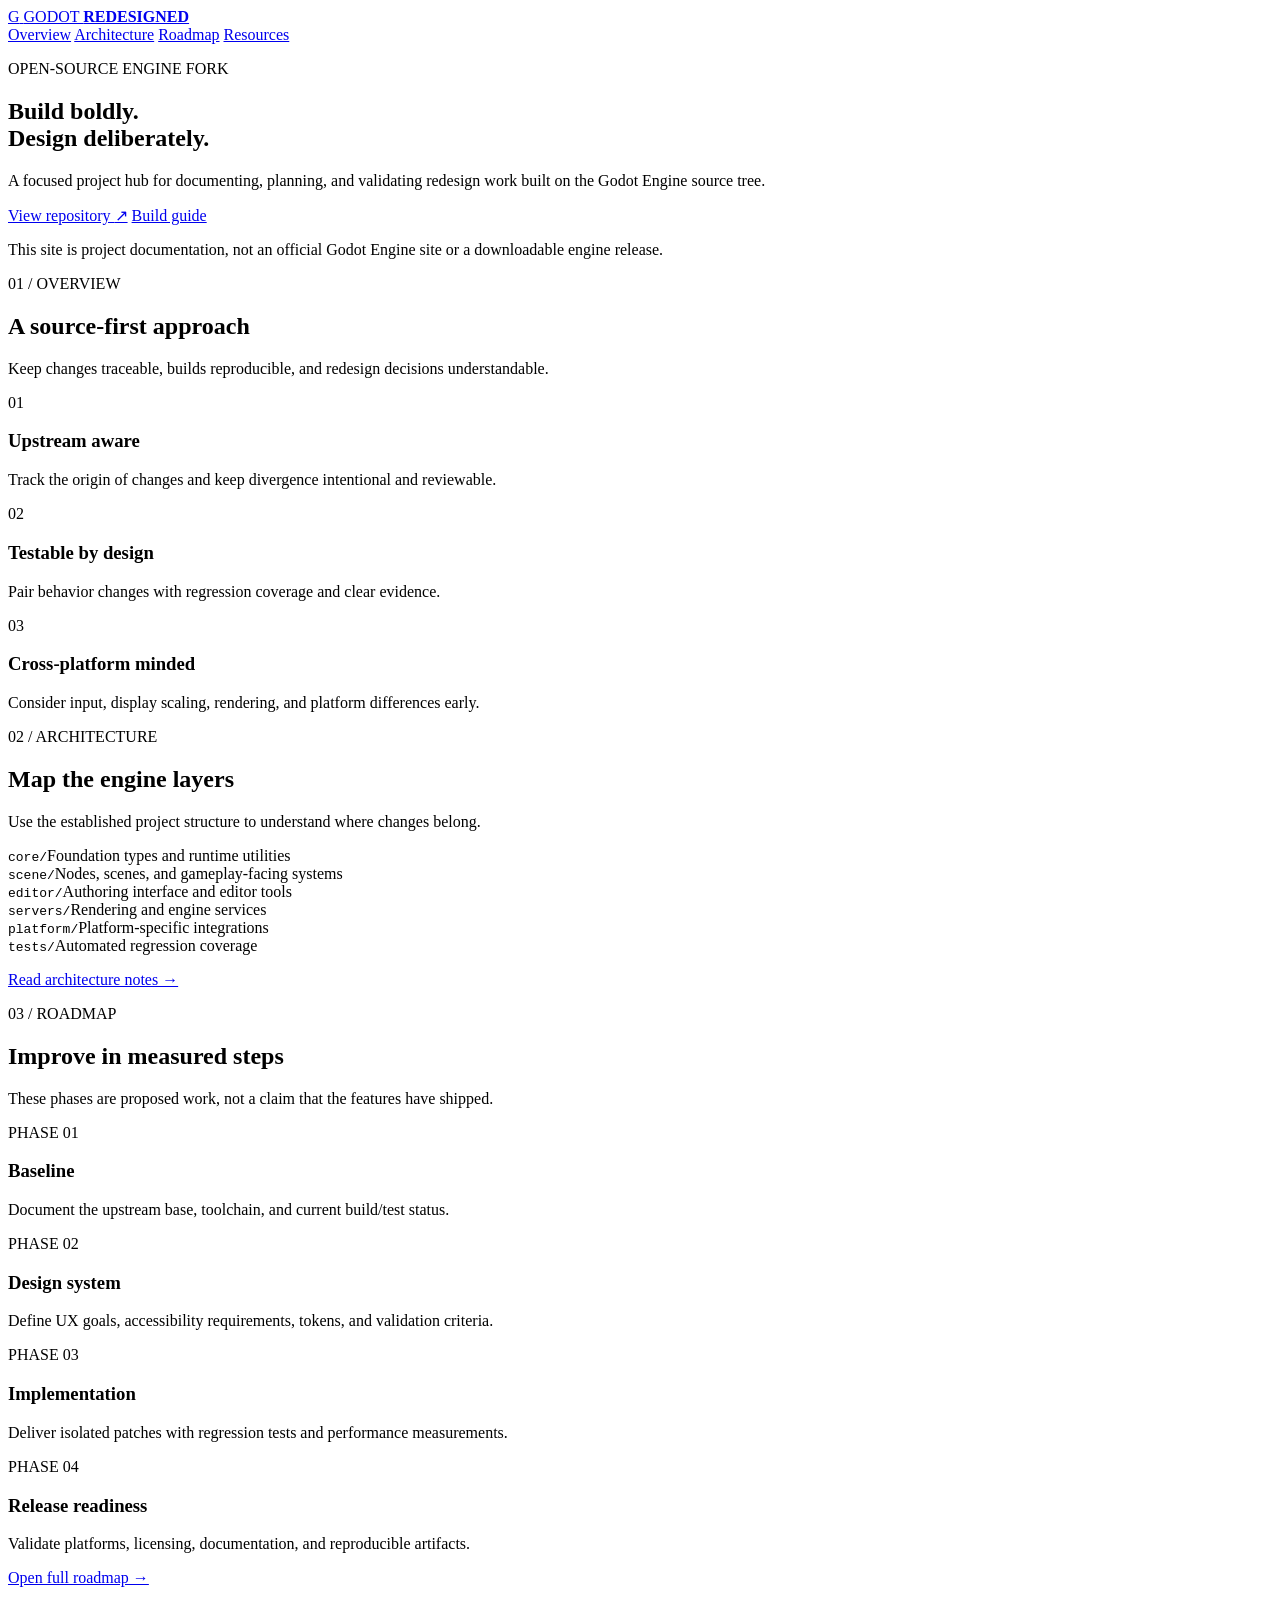
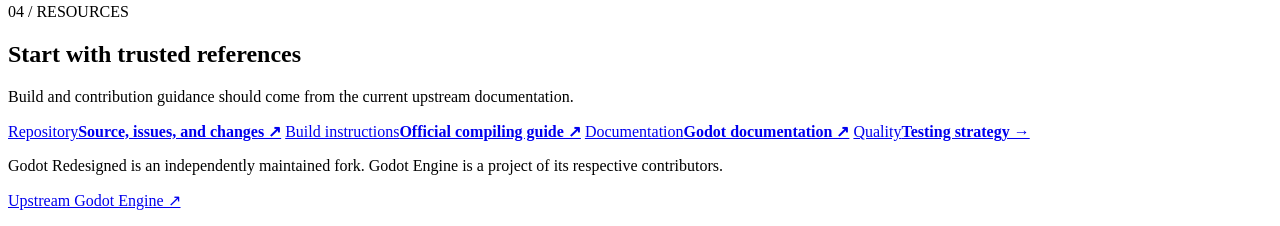
==== docs/index.html @ e1edf556 "docs: add docs/index.html" ====
<!doctype html>
<html lang="en">
<head>
  <meta charset="utf-8">
  <meta name="viewport" content="width=device-width, initial-scale=1">
  <meta name="theme-color" content="#101821">
  <meta name="description" content="Project overview, development resources, and roadmap for the Godot Redesigned engine fork.">
  <title>Godot Redesigned — Project Hub</title>
  <link rel="stylesheet" href="style.css">
</head>
<body>
  <header class="site-header">
    <a class="brand" href="#top" aria-label="Godot Redesigned home">
      <span class="brand-mark" aria-hidden="true">G</span>
      <span>GODOT <strong>REDESIGNED</strong></span>
    </a>
    <nav aria-label="Main navigation">
      <a href="#overview">Overview</a>
      <a href="#architecture">Architecture</a>
      <a href="#roadmap">Roadmap</a>
      <a href="#resources">Resources</a>
    </nav>
  </header>

  <main id="top">
    <section class="hero">
      <p class="eyebrow">OPEN-SOURCE ENGINE FORK</p>
      <h1>Build boldly.<br><span>Design deliberately.</span></h1>
      <p class="hero-copy">A focused project hub for documenting, planning, and validating redesign work built on the Godot Engine source tree.</p>
      <div class="hero-actions">
        <a class="button primary" href="https://github.com/ArkansasIo/godot-redesigned-">View repository <span aria-hidden="true">↗</span></a>
        <a class="button secondary" href="https://docs.godotengine.org/en/latest/engine_details/development/compiling/">Build guide</a>
      </div>
      <p class="notice">This site is project documentation, not an official Godot Engine site or a downloadable engine release.</p>
    </section>

    <section id="overview" class="section">
      <div class="section-heading">
        <p class="eyebrow">01 / OVERVIEW</p>
        <h2>A source-first approach</h2>
        <p>Keep changes traceable, builds reproducible, and redesign decisions understandable.</p>
      </div>
      <div class="card-grid">
        <article class="info-card"><span class="number">01</span><h3>Upstream aware</h3><p>Track the origin of changes and keep divergence intentional and reviewable.</p></article>
        <article class="info-card"><span class="number">02</span><h3>Testable by design</h3><p>Pair behavior changes with regression coverage and clear evidence.</p></article>
        <article class="info-card"><span class="number">03</span><h3>Cross-platform minded</h3><p>Consider input, display scaling, rendering, and platform differences early.</p></article>
      </div>
    </section>

    <section id="architecture" class="section architecture">
      <div class="section-heading">
        <p class="eyebrow">02 / ARCHITECTURE</p>
        <h2>Map the engine layers</h2>
        <p>Use the established project structure to understand where changes belong.</p>
      </div>
      <div class="architecture-list">
        <div><code>core/</code><span>Foundation types and runtime utilities</span></div>
        <div><code>scene/</code><span>Nodes, scenes, and gameplay-facing systems</span></div>
        <div><code>editor/</code><span>Authoring interface and editor tools</span></div>
        <div><code>servers/</code><span>Rendering and engine services</span></div>
        <div><code>platform/</code><span>Platform-specific integrations</span></div>
        <div><code>tests/</code><span>Automated regression coverage</span></div>
      </div>
      <p class="text-link"><a href="../project_docs/ARCHITECTURE.md">Read architecture notes →</a></p>
    </section>

    <section id="roadmap" class="section">
      <div class="section-heading">
        <p class="eyebrow">03 / ROADMAP</p>
        <h2>Improve in measured steps</h2>
        <p>These phases are proposed work, not a claim that the features have shipped.</p>
      </div>
      <div class="timeline">
        <article><span>PHASE 01</span><h3>Baseline</h3><p>Document the upstream base, toolchain, and current build/test status.</p></article>
        <article><span>PHASE 02</span><h3>Design system</h3><p>Define UX goals, accessibility requirements, tokens, and validation criteria.</p></article>
        <article><span>PHASE 03</span><h3>Implementation</h3><p>Deliver isolated patches with regression tests and performance measurements.</p></article>
        <article><span>PHASE 04</span><h3>Release readiness</h3><p>Validate platforms, licensing, documentation, and reproducible artifacts.</p></article>
      </div>
      <p class="text-link"><a href="../project_docs/ROADMAP.md">Open full roadmap →</a></p>
    </section>

    <section id="resources" class="section resources">
      <div class="section-heading">
        <p class="eyebrow">04 / RESOURCES</p>
        <h2>Start with trusted references</h2>
        <p>Build and contribution guidance should come from the current upstream documentation.</p>
      </div>
      <div class="resource-links">
        <a href="https://github.com/ArkansasIo/godot-redesigned-"><span>Repository</span><strong>Source, issues, and changes ↗</strong></a>
        <a href="https://docs.godotengine.org/en/latest/engine_details/development/compiling/"><span>Build instructions</span><strong>Official compiling guide ↗</strong></a>
        <a href="https://docs.godotengine.org/"><span>Documentation</span><strong>Godot documentation ↗</strong></a>
        <a href="../project_docs/TESTING.md"><span>Quality</span><strong>Testing strategy →</strong></a>
      </div>
    </section>
  </main>

  <footer>
    <p>Godot Redesigned is an independently maintained fork. Godot Engine is a project of its respective contributors.</p>
    <p><a href="https://github.com/godotengine/godot">Upstream Godot Engine ↗</a></p>
  </footer>
</body>
</html>
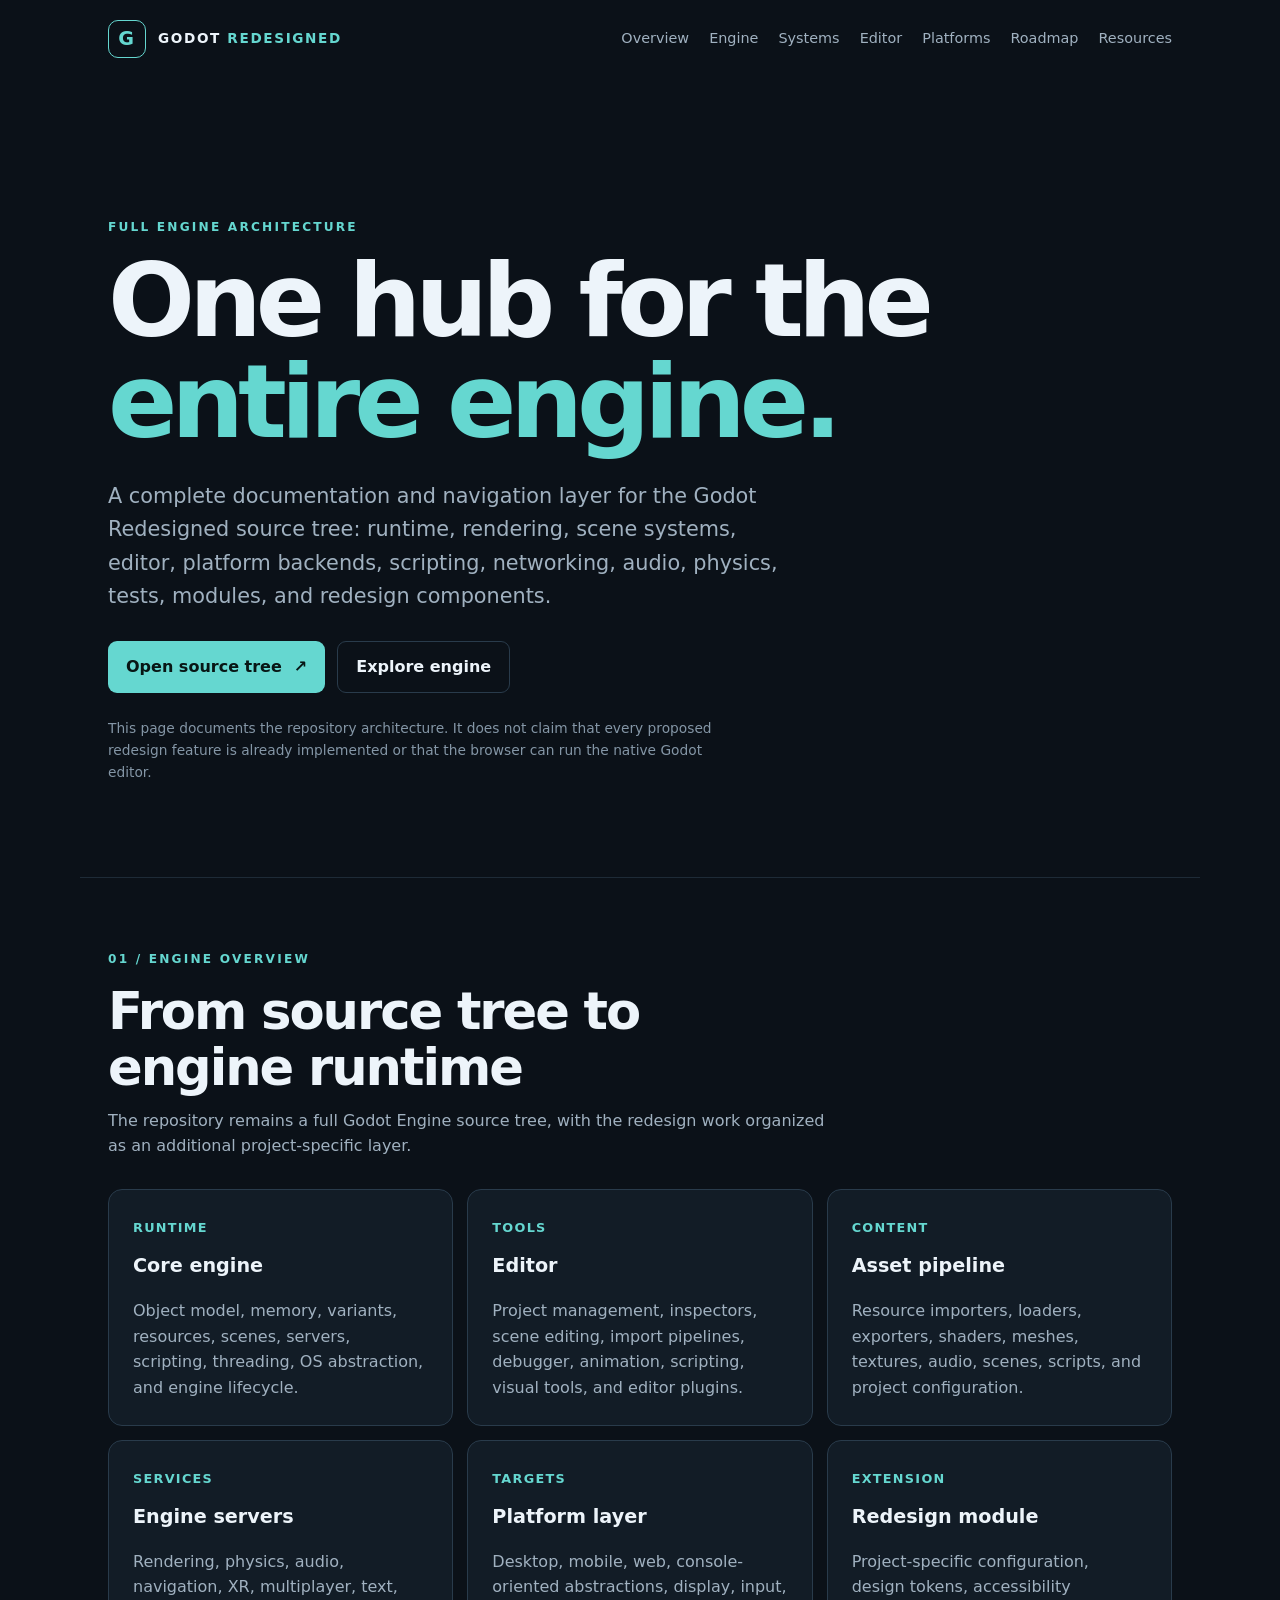
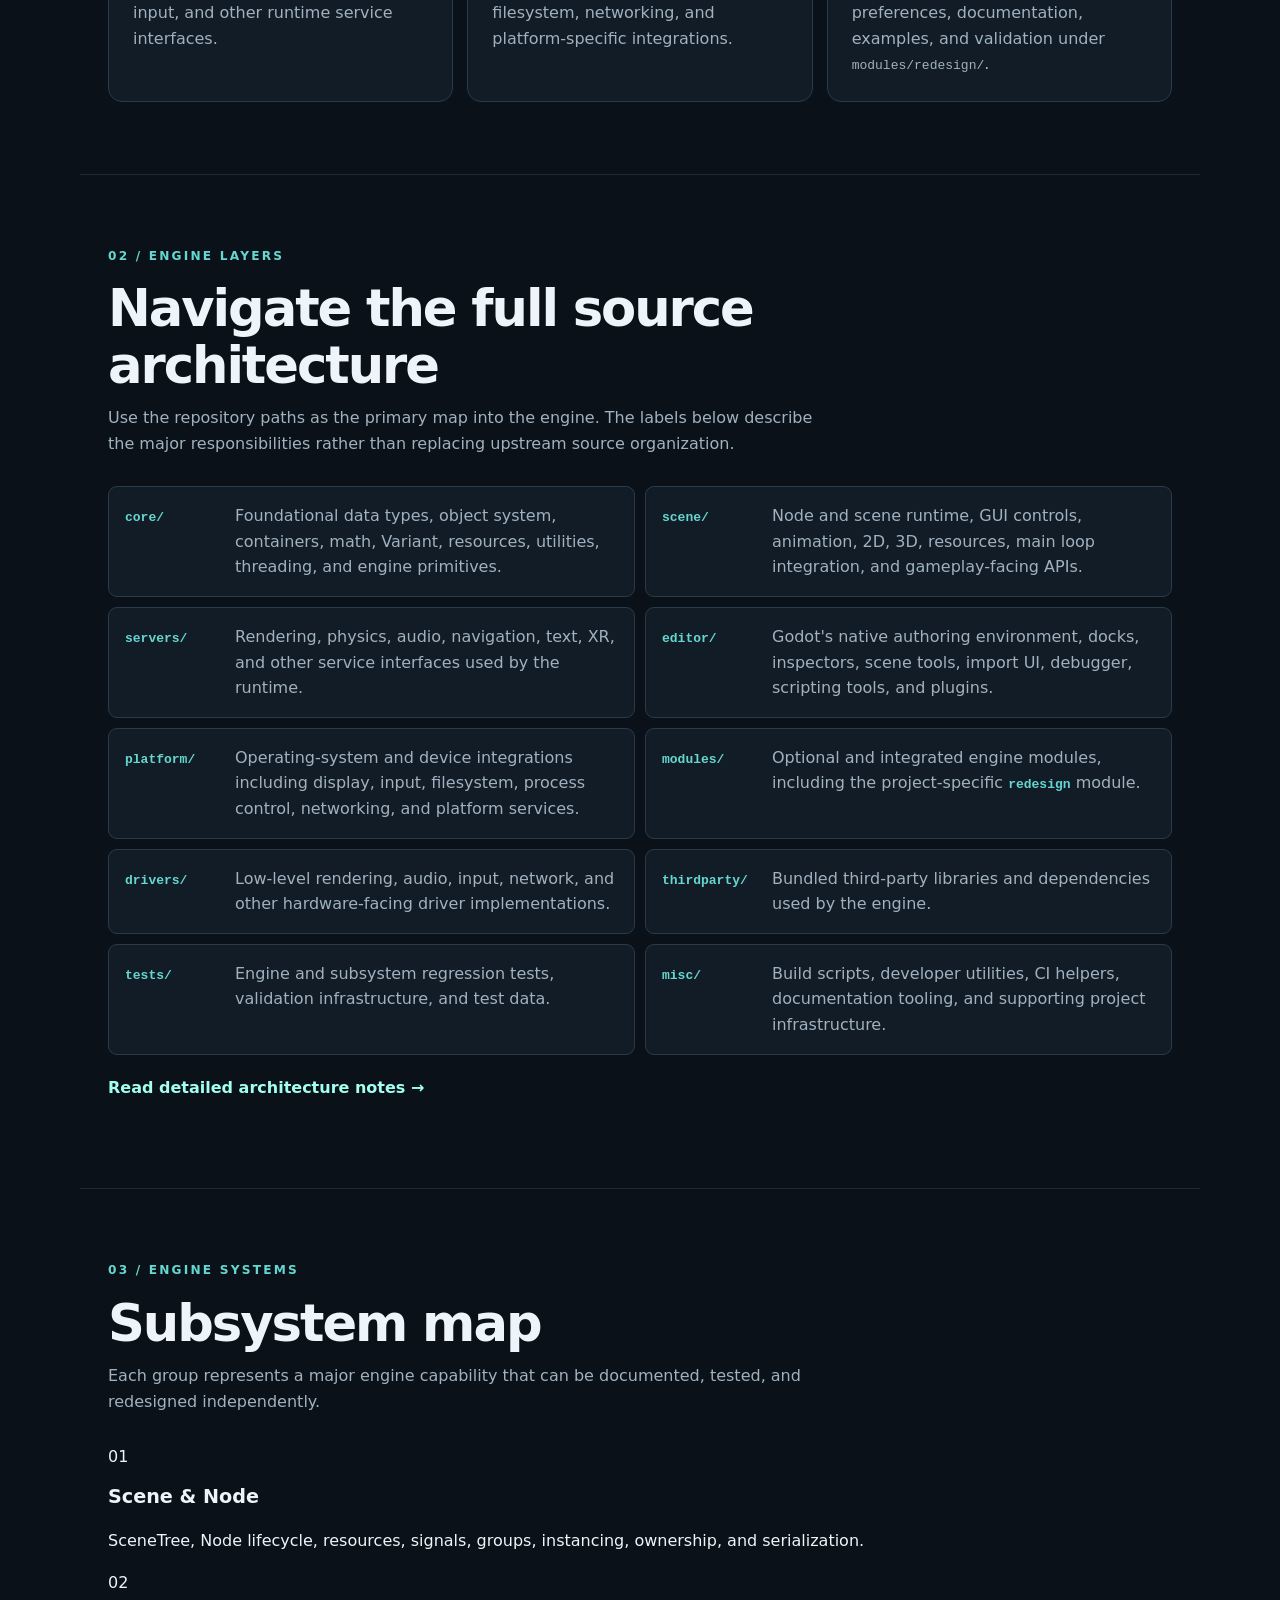
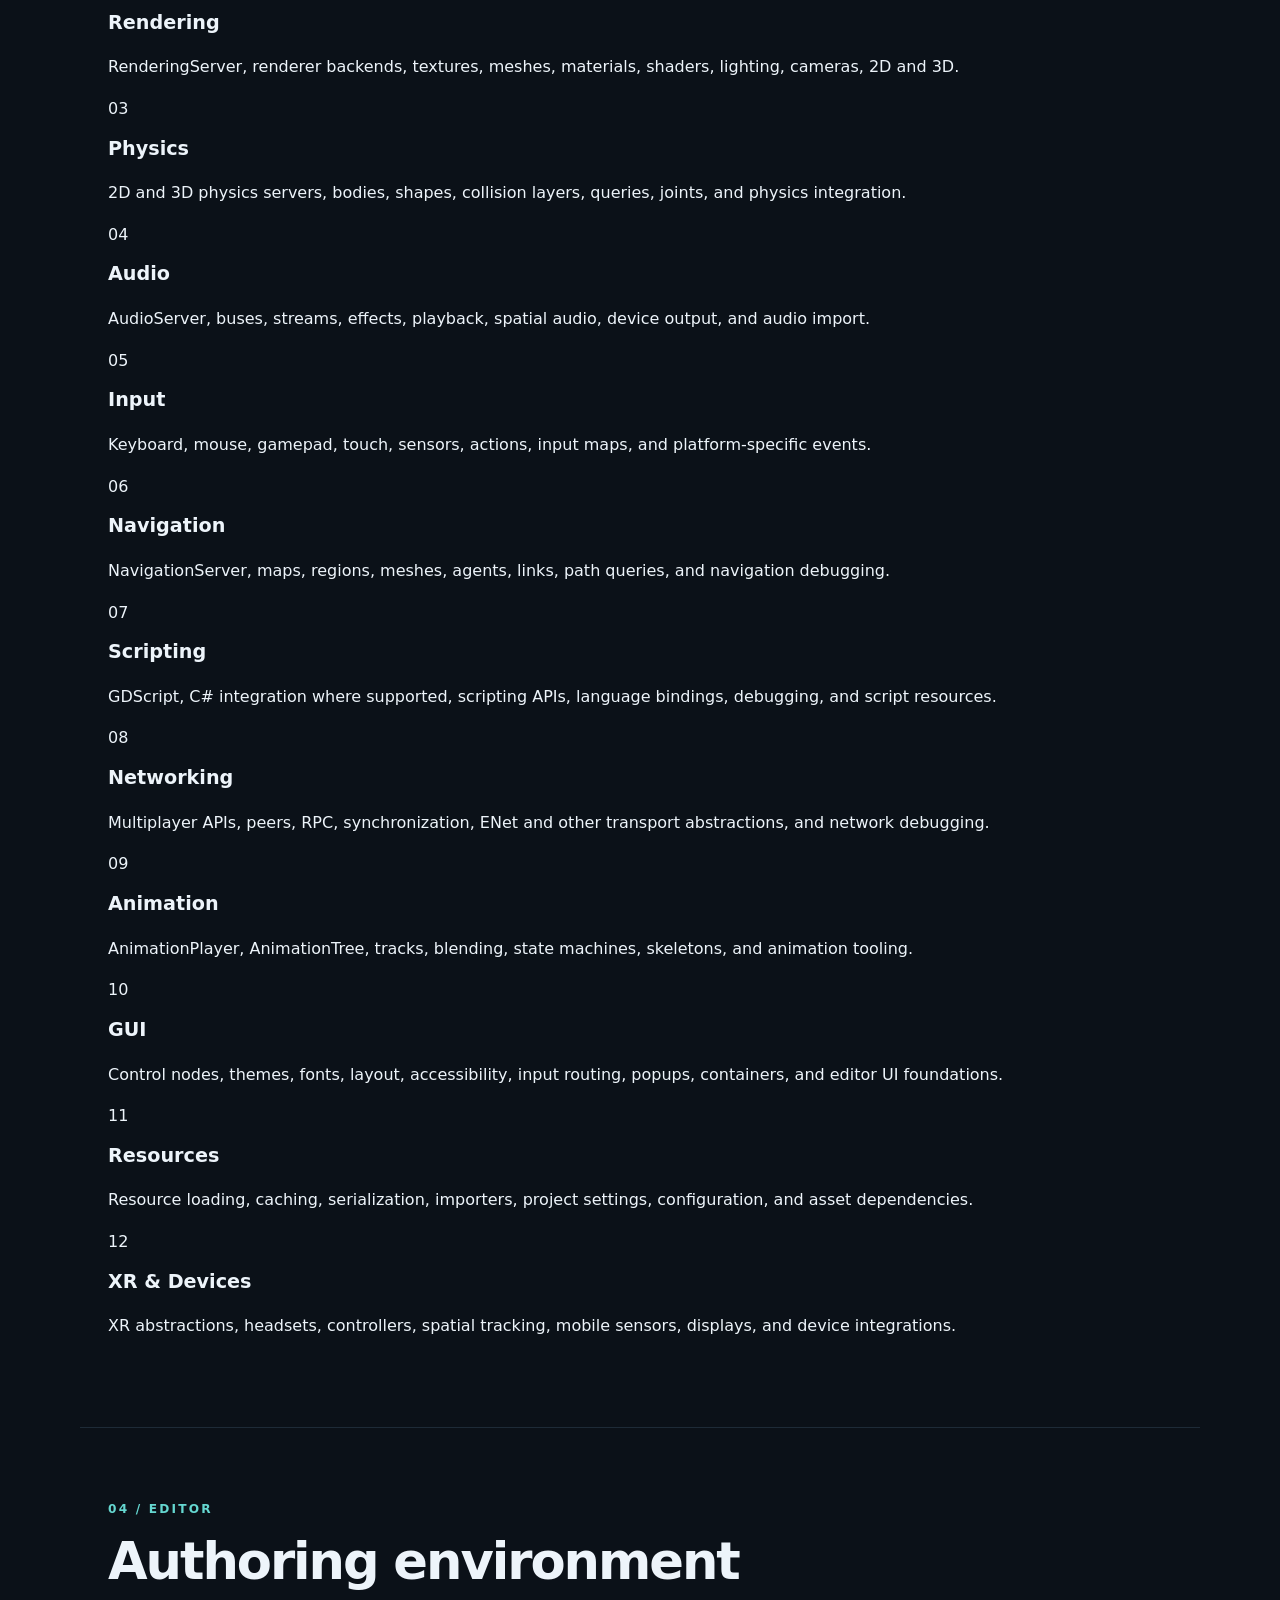
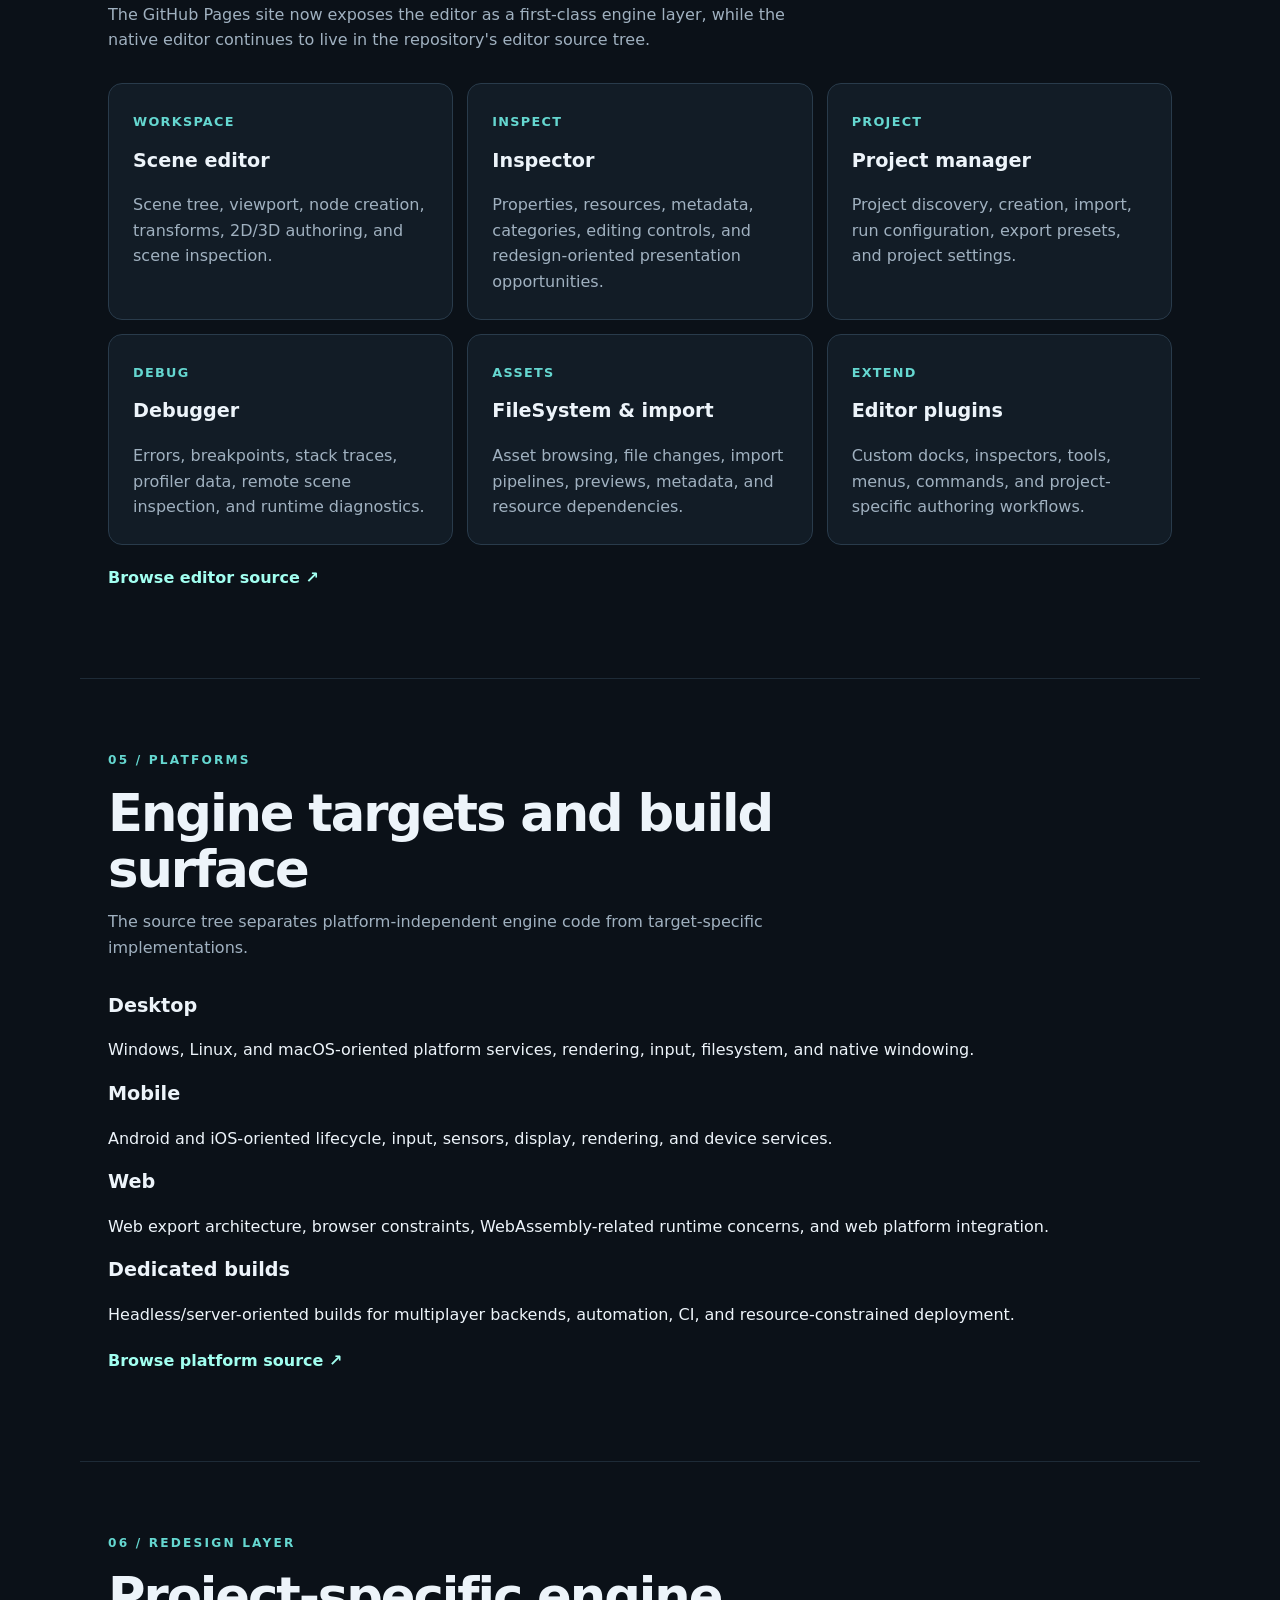
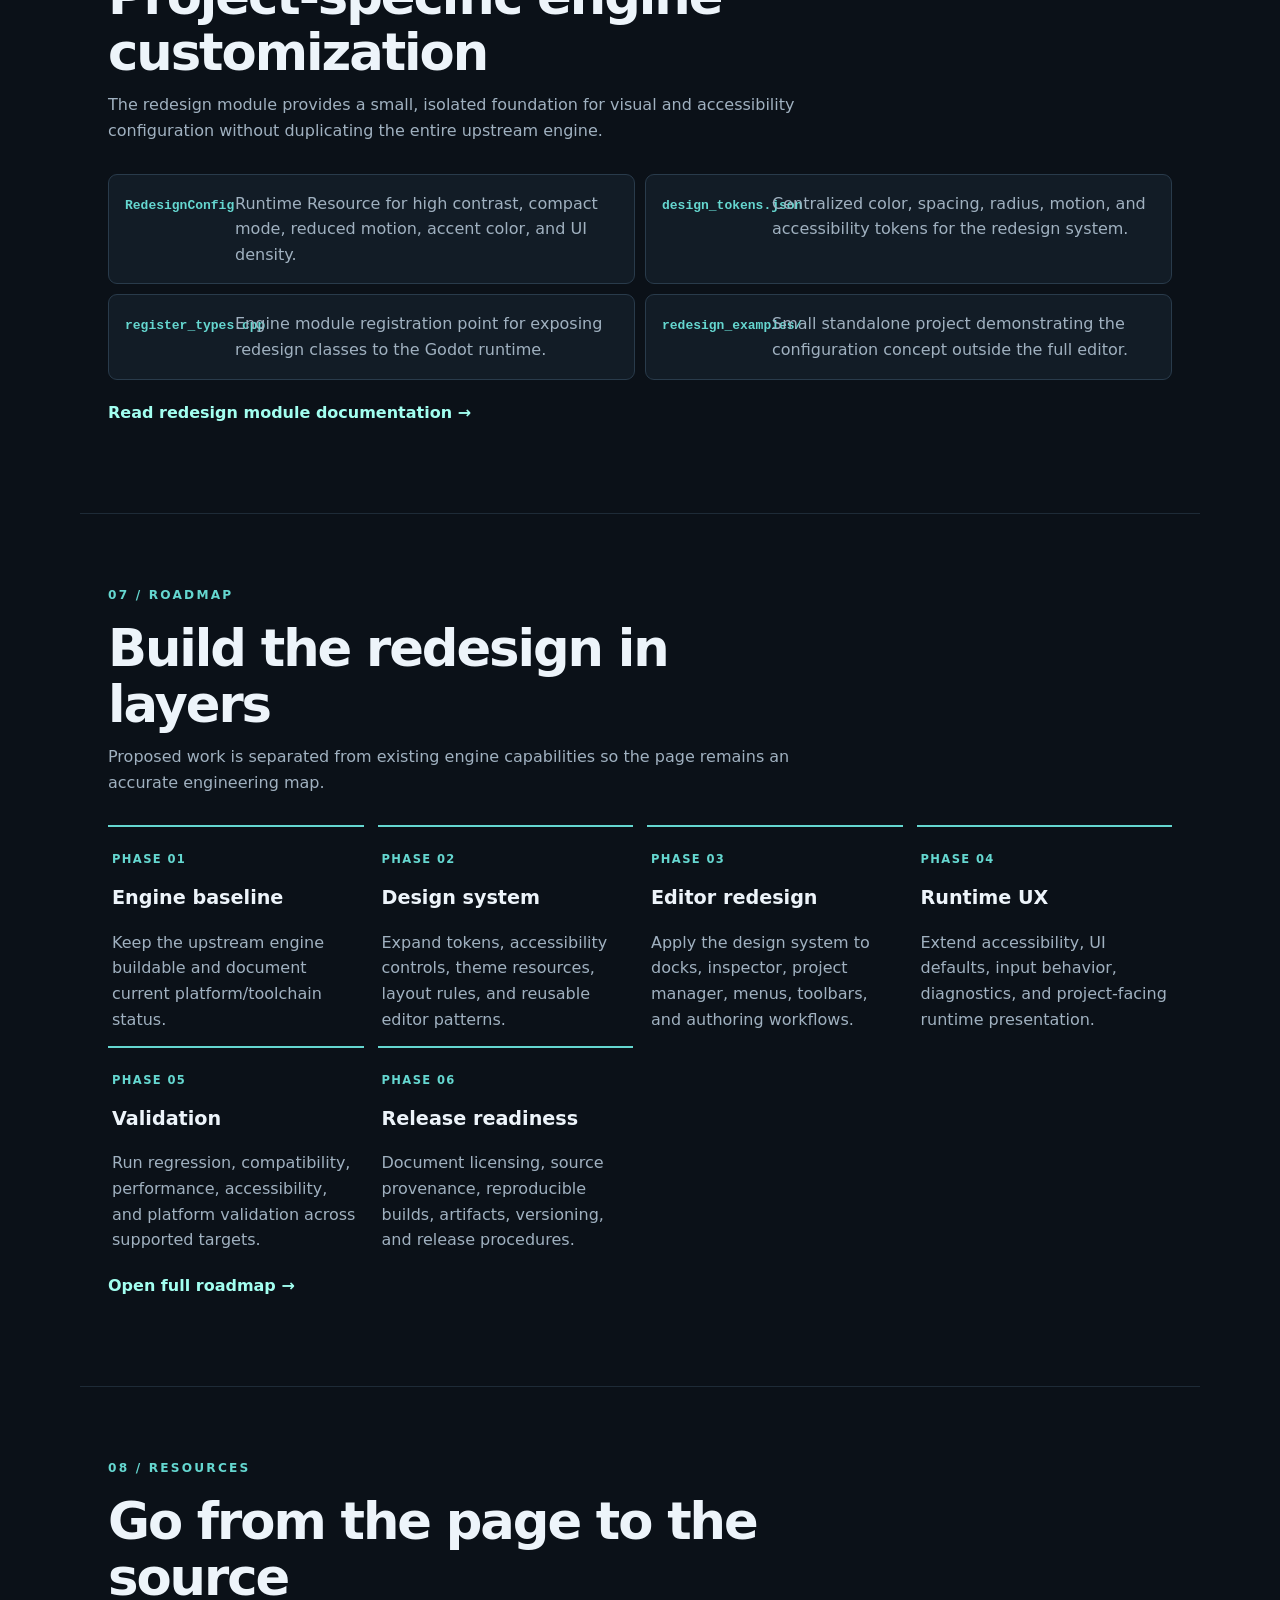
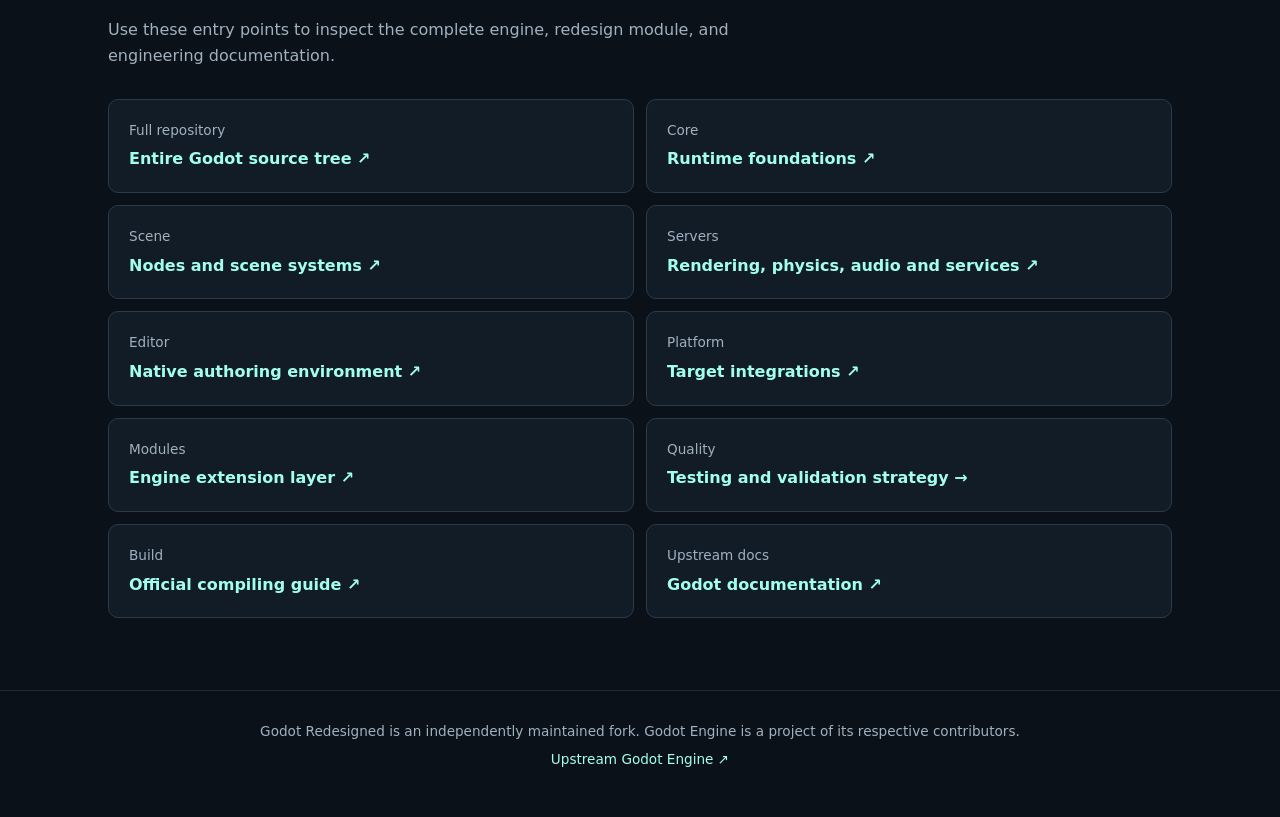
==== commit 362d4f10: "Expand GitHub Pages with full engine architecture" ====
--- a/docs/index.html
+++ b/docs/index.html
@@ -4,8 +4,8 @@
   <meta charset="utf-8">
   <meta name="viewport" content="width=device-width, initial-scale=1">
   <meta name="theme-color" content="#101821">
-  <meta name="description" content="Project overview, development resources, and roadmap for the Godot Redesigned engine fork.">
-  <title>Godot Redesigned — Project Hub</title>
+  <meta name="description" content="Godot Redesigned full engine architecture, systems, tools, documentation, and development hub.">
+  <title>Godot Redesigned — Full Engine Hub</title>
   <link rel="stylesheet" href="style.css">
 </head>
 <body>
@@ -16,7 +16,10 @@
     </a>
     <nav aria-label="Main navigation">
       <a href="#overview">Overview</a>
-      <a href="#architecture">Architecture</a>
+      <a href="#engine">Engine</a>
+      <a href="#systems">Systems</a>
+      <a href="#editor">Editor</a>
+      <a href="#platforms">Platforms</a>
       <a href="#roadmap">Roadmap</a>
       <a href="#resources">Resources</a>
     </nav>
@@ -24,72 +27,156 @@
 
   <main id="top">
     <section class="hero">
-      <p class="eyebrow">OPEN-SOURCE ENGINE FORK</p>
-      <h1>Build boldly.<br><span>Design deliberately.</span></h1>
-      <p class="hero-copy">A focused project hub for documenting, planning, and validating redesign work built on the Godot Engine source tree.</p>
+      <p class="eyebrow">FULL ENGINE ARCHITECTURE</p>
+      <h1>One hub for the<br><span>entire engine.</span></h1>
+      <p class="hero-copy">A complete documentation and navigation layer for the Godot Redesigned source tree: runtime, rendering, scene systems, editor, platform backends, scripting, networking, audio, physics, tests, modules, and redesign components.</p>
       <div class="hero-actions">
-        <a class="button primary" href="https://github.com/ArkansasIo/godot-redesigned-">View repository <span aria-hidden="true">↗</span></a>
-        <a class="button secondary" href="https://docs.godotengine.org/en/latest/engine_details/development/compiling/">Build guide</a>
+        <a class="button primary" href="https://github.com/ArkansasIo/godot-redesigned-">Open source tree <span aria-hidden="true">↗</span></a>
+        <a class="button secondary" href="#engine">Explore engine</a>
       </div>
-      <p class="notice">This site is project documentation, not an official Godot Engine site or a downloadable engine release.</p>
+      <p class="notice">This page documents the repository architecture. It does not claim that every proposed redesign feature is already implemented or that the browser can run the native Godot editor.</p>
     </section>
 
     <section id="overview" class="section">
       <div class="section-heading">
-        <p class="eyebrow">01 / OVERVIEW</p>
-        <h2>A source-first approach</h2>
-        <p>Keep changes traceable, builds reproducible, and redesign decisions understandable.</p>
+        <p class="eyebrow">01 / ENGINE OVERVIEW</p>
+        <h2>From source tree to engine runtime</h2>
+        <p>The repository remains a full Godot Engine source tree, with the redesign work organized as an additional project-specific layer.</p>
       </div>
       <div class="card-grid">
-        <article class="info-card"><span class="number">01</span><h3>Upstream aware</h3><p>Track the origin of changes and keep divergence intentional and reviewable.</p></article>
-        <article class="info-card"><span class="number">02</span><h3>Testable by design</h3><p>Pair behavior changes with regression coverage and clear evidence.</p></article>
-        <article class="info-card"><span class="number">03</span><h3>Cross-platform minded</h3><p>Consider input, display scaling, rendering, and platform differences early.</p></article>
+        <article class="info-card"><span class="number">RUNTIME</span><h3>Core engine</h3><p>Object model, memory, variants, resources, scenes, servers, scripting, threading, OS abstraction, and engine lifecycle.</p></article>
+        <article class="info-card"><span class="number">TOOLS</span><h3>Editor</h3><p>Project management, inspectors, scene editing, import pipelines, debugger, animation, scripting, visual tools, and editor plugins.</p></article>
+        <article class="info-card"><span class="number">CONTENT</span><h3>Asset pipeline</h3><p>Resource importers, loaders, exporters, shaders, meshes, textures, audio, scenes, scripts, and project configuration.</p></article>
+        <article class="info-card"><span class="number">SERVICES</span><h3>Engine servers</h3><p>Rendering, physics, audio, navigation, XR, multiplayer, text, input, and other runtime service interfaces.</p></article>
+        <article class="info-card"><span class="number">TARGETS</span><h3>Platform layer</h3><p>Desktop, mobile, web, console-oriented abstractions, display, input, filesystem, networking, and platform-specific integrations.</p></article>
+        <article class="info-card"><span class="number">EXTENSION</span><h3>Redesign module</h3><p>Project-specific configuration, design tokens, accessibility preferences, documentation, examples, and validation under <code>modules/redesign/</code>.</p></article>
       </div>
     </section>
 
-    <section id="architecture" class="section architecture">
+    <section id="engine" class="section architecture">
       <div class="section-heading">
-        <p class="eyebrow">02 / ARCHITECTURE</p>
-        <h2>Map the engine layers</h2>
-        <p>Use the established project structure to understand where changes belong.</p>
+        <p class="eyebrow">02 / ENGINE LAYERS</p>
+        <h2>Navigate the full source architecture</h2>
+        <p>Use the repository paths as the primary map into the engine. The labels below describe the major responsibilities rather than replacing upstream source organization.</p>
       </div>
       <div class="architecture-list">
-        <div><code>core/</code><span>Foundation types and runtime utilities</span></div>
-        <div><code>scene/</code><span>Nodes, scenes, and gameplay-facing systems</span></div>
-        <div><code>editor/</code><span>Authoring interface and editor tools</span></div>
-        <div><code>servers/</code><span>Rendering and engine services</span></div>
-        <div><code>platform/</code><span>Platform-specific integrations</span></div>
-        <div><code>tests/</code><span>Automated regression coverage</span></div>
+        <div><code>core/</code><span>Foundational data types, object system, containers, math, Variant, resources, utilities, threading, and engine primitives.</span></div>
+        <div><code>scene/</code><span>Node and scene runtime, GUI controls, animation, 2D, 3D, resources, main loop integration, and gameplay-facing APIs.</span></div>
+        <div><code>servers/</code><span>Rendering, physics, audio, navigation, text, XR, and other service interfaces used by the runtime.</span></div>
+        <div><code>editor/</code><span>Godot's native authoring environment, docks, inspectors, scene tools, import UI, debugger, scripting tools, and plugins.</span></div>
+        <div><code>platform/</code><span>Operating-system and device integrations including display, input, filesystem, process control, networking, and platform services.</span></div>
+        <div><code>modules/</code><span>Optional and integrated engine modules, including the project-specific <code>redesign</code> module.</span></div>
+        <div><code>drivers/</code><span>Low-level rendering, audio, input, network, and other hardware-facing driver implementations.</span></div>
+        <div><code>thirdparty/</code><span>Bundled third-party libraries and dependencies used by the engine.</span></div>
+        <div><code>tests/</code><span>Engine and subsystem regression tests, validation infrastructure, and test data.</span></div>
+        <div><code>misc/</code><span>Build scripts, developer utilities, CI helpers, documentation tooling, and supporting project infrastructure.</span></div>
       </div>
-      <p class="text-link"><a href="../project_docs/ARCHITECTURE.md">Read architecture notes →</a></p>
+      <p class="text-link"><a href="../project_docs/ARCHITECTURE.md">Read detailed architecture notes →</a></p>
+    </section>
+
+    <section id="systems" class="section">
+      <div class="section-heading">
+        <p class="eyebrow">03 / ENGINE SYSTEMS</p>
+        <h2>Subsystem map</h2>
+        <p>Each group represents a major engine capability that can be documented, tested, and redesigned independently.</p>
+      </div>
+      <div class="system-grid">
+        <article><span>01</span><h3>Scene &amp; Node</h3><p>SceneTree, Node lifecycle, resources, signals, groups, instancing, ownership, and serialization.</p></article>
+        <article><span>02</span><h3>Rendering</h3><p>RenderingServer, renderer backends, textures, meshes, materials, shaders, lighting, cameras, 2D and 3D.</p></article>
+        <article><span>03</span><h3>Physics</h3><p>2D and 3D physics servers, bodies, shapes, collision layers, queries, joints, and physics integration.</p></article>
+        <article><span>04</span><h3>Audio</h3><p>AudioServer, buses, streams, effects, playback, spatial audio, device output, and audio import.</p></article>
+        <article><span>05</span><h3>Input</h3><p>Keyboard, mouse, gamepad, touch, sensors, actions, input maps, and platform-specific events.</p></article>
+        <article><span>06</span><h3>Navigation</h3><p>NavigationServer, maps, regions, meshes, agents, links, path queries, and navigation debugging.</p></article>
+        <article><span>07</span><h3>Scripting</h3><p>GDScript, C# integration where supported, scripting APIs, language bindings, debugging, and script resources.</p></article>
+        <article><span>08</span><h3>Networking</h3><p>Multiplayer APIs, peers, RPC, synchronization, ENet and other transport abstractions, and network debugging.</p></article>
+        <article><span>09</span><h3>Animation</h3><p>AnimationPlayer, AnimationTree, tracks, blending, state machines, skeletons, and animation tooling.</p></article>
+        <article><span>10</span><h3>GUI</h3><p>Control nodes, themes, fonts, layout, accessibility, input routing, popups, containers, and editor UI foundations.</p></article>
+        <article><span>11</span><h3>Resources</h3><p>Resource loading, caching, serialization, importers, project settings, configuration, and asset dependencies.</p></article>
+        <article><span>12</span><h3>XR &amp; Devices</h3><p>XR abstractions, headsets, controllers, spatial tracking, mobile sensors, displays, and device integrations.</p></article>
+      </div>
+    </section>
+
+    <section id="editor" class="section architecture">
+      <div class="section-heading">
+        <p class="eyebrow">04 / EDITOR</p>
+        <h2>Authoring environment</h2>
+        <p>The GitHub Pages site now exposes the editor as a first-class engine layer, while the native editor continues to live in the repository's editor source tree.</p>
+      </div>
+      <div class="card-grid">
+        <article class="info-card"><span class="number">WORKSPACE</span><h3>Scene editor</h3><p>Scene tree, viewport, node creation, transforms, 2D/3D authoring, and scene inspection.</p></article>
+        <article class="info-card"><span class="number">INSPECT</span><h3>Inspector</h3><p>Properties, resources, metadata, categories, editing controls, and redesign-oriented presentation opportunities.</p></article>
+        <article class="info-card"><span class="number">PROJECT</span><h3>Project manager</h3><p>Project discovery, creation, import, run configuration, export presets, and project settings.</p></article>
+        <article class="info-card"><span class="number">DEBUG</span><h3>Debugger</h3><p>Errors, breakpoints, stack traces, profiler data, remote scene inspection, and runtime diagnostics.</p></article>
+        <article class="info-card"><span class="number">ASSETS</span><h3>FileSystem &amp; import</h3><p>Asset browsing, file changes, import pipelines, previews, metadata, and resource dependencies.</p></article>
+        <article class="info-card"><span class="number">EXTEND</span><h3>Editor plugins</h3><p>Custom docks, inspectors, tools, menus, commands, and project-specific authoring workflows.</p></article>
+      </div>
+      <p class="text-link"><a href="https://github.com/ArkansasIo/godot-redesigned-/tree/master/editor">Browse editor source ↗</a></p>
+    </section>
+
+    <section id="platforms" class="section">
+      <div class="section-heading">
+        <p class="eyebrow">05 / PLATFORMS</p>
+        <h2>Engine targets and build surface</h2>
+        <p>The source tree separates platform-independent engine code from target-specific implementations.</p>
+      </div>
+      <div class="platform-grid">
+        <article><h3>Desktop</h3><p>Windows, Linux, and macOS-oriented platform services, rendering, input, filesystem, and native windowing.</p></article>
+        <article><h3>Mobile</h3><p>Android and iOS-oriented lifecycle, input, sensors, display, rendering, and device services.</p></article>
+        <article><h3>Web</h3><p>Web export architecture, browser constraints, WebAssembly-related runtime concerns, and web platform integration.</p></article>
+        <article><h3>Dedicated builds</h3><p>Headless/server-oriented builds for multiplayer backends, automation, CI, and resource-constrained deployment.</p></article>
+      </div>
+      <p class="text-link"><a href="https://github.com/ArkansasIo/godot-redesigned-/tree/master/platform">Browse platform source ↗</a></p>
+    </section>
+
+    <section id="redesign" class="section architecture">
+      <div class="section-heading">
+        <p class="eyebrow">06 / REDESIGN LAYER</p>
+        <h2>Project-specific engine customization</h2>
+        <p>The redesign module provides a small, isolated foundation for visual and accessibility configuration without duplicating the entire upstream engine.</p>
+      </div>
+      <div class="architecture-list">
+        <div><code>RedesignConfig</code><span>Runtime Resource for high contrast, compact mode, reduced motion, accent color, and UI density.</span></div>
+        <div><code>design_tokens.json</code><span>Centralized color, spacing, radius, motion, and accessibility tokens for the redesign system.</span></div>
+        <div><code>register_types.cpp</code><span>Engine module registration point for exposing redesign classes to the Godot runtime.</span></div>
+        <div><code>redesign_examples/</code><span>Small standalone project demonstrating the configuration concept outside the full editor.</span></div>
+      </div>
+      <p class="text-link"><a href="../project_docs/REDESIGN_MODULE.md">Read redesign module documentation →</a></p>
     </section>
 
     <section id="roadmap" class="section">
       <div class="section-heading">
-        <p class="eyebrow">03 / ROADMAP</p>
-        <h2>Improve in measured steps</h2>
-        <p>These phases are proposed work, not a claim that the features have shipped.</p>
+        <p class="eyebrow">07 / ROADMAP</p>
+        <h2>Build the redesign in layers</h2>
+        <p>Proposed work is separated from existing engine capabilities so the page remains an accurate engineering map.</p>
       </div>
       <div class="timeline">
-        <article><span>PHASE 01</span><h3>Baseline</h3><p>Document the upstream base, toolchain, and current build/test status.</p></article>
-        <article><span>PHASE 02</span><h3>Design system</h3><p>Define UX goals, accessibility requirements, tokens, and validation criteria.</p></article>
-        <article><span>PHASE 03</span><h3>Implementation</h3><p>Deliver isolated patches with regression tests and performance measurements.</p></article>
-        <article><span>PHASE 04</span><h3>Release readiness</h3><p>Validate platforms, licensing, documentation, and reproducible artifacts.</p></article>
+        <article><span>PHASE 01</span><h3>Engine baseline</h3><p>Keep the upstream engine buildable and document current platform/toolchain status.</p></article>
+        <article><span>PHASE 02</span><h3>Design system</h3><p>Expand tokens, accessibility controls, theme resources, layout rules, and reusable editor patterns.</p></article>
+        <article><span>PHASE 03</span><h3>Editor redesign</h3><p>Apply the design system to docks, inspector, project manager, menus, toolbars, and authoring workflows.</p></article>
+        <article><span>PHASE 04</span><h3>Runtime UX</h3><p>Extend accessibility, UI defaults, input behavior, diagnostics, and project-facing runtime presentation.</p></article>
+        <article><span>PHASE 05</span><h3>Validation</h3><p>Run regression, compatibility, performance, accessibility, and platform validation across supported targets.</p></article>
+        <article><span>PHASE 06</span><h3>Release readiness</h3><p>Document licensing, source provenance, reproducible builds, artifacts, versioning, and release procedures.</p></article>
       </div>
       <p class="text-link"><a href="../project_docs/ROADMAP.md">Open full roadmap →</a></p>
     </section>
 
     <section id="resources" class="section resources">
       <div class="section-heading">
-        <p class="eyebrow">04 / RESOURCES</p>
-        <h2>Start with trusted references</h2>
-        <p>Build and contribution guidance should come from the current upstream documentation.</p>
+        <p class="eyebrow">08 / RESOURCES</p>
+        <h2>Go from the page to the source</h2>
+        <p>Use these entry points to inspect the complete engine, redesign module, and engineering documentation.</p>
       </div>
       <div class="resource-links">
-        <a href="https://github.com/ArkansasIo/godot-redesigned-"><span>Repository</span><strong>Source, issues, and changes ↗</strong></a>
-        <a href="https://docs.godotengine.org/en/latest/engine_details/development/compiling/"><span>Build instructions</span><strong>Official compiling guide ↗</strong></a>
-        <a href="https://docs.godotengine.org/"><span>Documentation</span><strong>Godot documentation ↗</strong></a>
-        <a href="../project_docs/TESTING.md"><span>Quality</span><strong>Testing strategy →</strong></a>
+        <a href="https://github.com/ArkansasIo/godot-redesigned-"><span>Full repository</span><strong>Entire Godot source tree ↗</strong></a>
+        <a href="https://github.com/ArkansasIo/godot-redesigned-/tree/master/core"><span>Core</span><strong>Runtime foundations ↗</strong></a>
+        <a href="https://github.com/ArkansasIo/godot-redesigned-/tree/master/scene"><span>Scene</span><strong>Nodes and scene systems ↗</strong></a>
+        <a href="https://github.com/ArkansasIo/godot-redesigned-/tree/master/servers"><span>Servers</span><strong>Rendering, physics, audio and services ↗</strong></a>
+        <a href="https://github.com/ArkansasIo/godot-redesigned-/tree/master/editor"><span>Editor</span><strong>Native authoring environment ↗</strong></a>
+        <a href="https://github.com/ArkansasIo/godot-redesigned-/tree/master/platform"><span>Platform</span><strong>Target integrations ↗</strong></a>
+        <a href="https://github.com/ArkansasIo/godot-redesigned-/tree/master/modules"><span>Modules</span><strong>Engine extension layer ↗</strong></a>
+        <a href="../project_docs/TESTING.md"><span>Quality</span><strong>Testing and validation strategy →</strong></a>
+        <a href="https://docs.godotengine.org/en/latest/engine_details/development/compiling/"><span>Build</span><strong>Official compiling guide ↗</strong></a>
+        <a href="https://docs.godotengine.org/"><span>Upstream docs</span><strong>Godot documentation ↗</strong></a>
       </div>
     </section>
   </main>
--- a/docs/style.css
+++ b/docs/style.css
@@ -0,0 +1,73 @@
+:root {
+  color-scheme: dark;
+  --bg: #0b1118;
+  --panel: #121c26;
+  --panel-light: #172533;
+  --border: #293b4b;
+  --text: #edf4fa;
+  --muted: #a0b1c0;
+  --accent: #65d7d0;
+  --accent-strong: #a2fff0;
+  --max-width: 1120px;
+  font-family: Inter, ui-sans-serif, system-ui, -apple-system, BlinkMacSystemFont, "Segoe UI", sans-serif;
+}
+* { box-sizing: border-box; }
+html { scroll-behavior: smooth; scroll-padding-top: 84px; }
+body { margin: 0; background: var(--bg); color: var(--text); line-height: 1.6; }
+a { color: var(--accent-strong); text-decoration: none; }
+a:hover { text-decoration: underline; }
+a:focus-visible { outline: 3px solid var(--accent); outline-offset: 4px; }
+.site-header {
+  display: flex; align-items: center; justify-content: space-between; gap: 24px;
+  max-width: var(--max-width); margin: auto; padding: 20px 28px;
+}
+.brand { display: inline-flex; align-items: center; gap: 12px; color: var(--text); font-size: .85rem; letter-spacing: .12em; font-weight: 700; }
+.brand strong { color: var(--accent); }
+.brand-mark { display: grid; place-items: center; width: 38px; height: 38px; border: 1px solid var(--accent); border-radius: 10px; color: var(--accent); font-size: 1.2rem; }
+nav { display: flex; flex-wrap: wrap; gap: 20px; }
+nav a { color: var(--muted); font-size: .9rem; }
+nav a:hover { color: var(--text); }
+.hero { padding: clamp(68px, 12vw, 140px) 28px 80px; max-width: var(--max-width); margin: auto; }
+.eyebrow { margin: 0 0 14px; color: var(--accent); font-size: .76rem; letter-spacing: .18em; font-weight: 800; }
+h1 { max-width: 900px; margin: 0; font-size: clamp(3rem, 8vw, 6.5rem); line-height: .98; letter-spacing: -.06em; }
+h1 span { color: var(--accent); }
+.hero-copy { max-width: 690px; color: var(--muted); font-size: clamp(1.05rem, 2vw, 1.3rem); margin: 28px 0; }
+.hero-actions { display: flex; flex-wrap: wrap; gap: 12px; }
+.button { display: inline-flex; align-items: center; gap: 12px; border-radius: 9px; padding: 12px 18px; font-weight: 750; }
+.button.primary { background: var(--accent); color: #081615; }
+.button.secondary { border: 1px solid var(--border); color: var(--text); }
+.notice { max-width: 620px; color: #8496a6; font-size: .86rem; margin-top: 24px; }
+.section { max-width: var(--max-width); margin: auto; padding: 72px 28px; border-top: 1px solid #1e2b37; }
+.section-heading { max-width: 720px; margin-bottom: 30px; }
+h2 { margin: 0 0 12px; font-size: clamp(2rem, 4vw, 3.25rem); letter-spacing: -.04em; line-height: 1.1; }
+.section-heading > p:last-child { color: var(--muted); margin: 0; }
+.card-grid { display: grid; grid-template-columns: repeat(3, 1fr); gap: 14px; }
+.info-card { min-height: 210px; background: var(--panel); border: 1px solid var(--border); border-radius: 14px; padding: 24px; }
+.number { color: var(--accent); font-size: .8rem; font-weight: 800; letter-spacing: .1em; }
+h3 { margin: 12px 0 8px; font-size: 1.2rem; }
+.info-card p, .timeline p { color: var(--muted); margin-bottom: 0; }
+.architecture-list { display: grid; grid-template-columns: repeat(2, 1fr); gap: 10px; }
+.architecture-list div { display: flex; gap: 20px; align-items: baseline; padding: 16px; background: var(--panel); border: 1px solid var(--border); border-radius: 9px; }
+.architecture-list code { color: var(--accent); font-weight: 800; min-width: 90px; }
+.architecture-list span { color: var(--muted); }
+.text-link { margin-top: 20px; font-weight: 700; }
+.timeline { display: grid; grid-template-columns: repeat(4, 1fr); gap: 14px; }
+.timeline article { border-top: 2px solid var(--accent); padding: 18px 4px 0; }
+.timeline article > span { font-size: .72rem; letter-spacing: .12em; color: var(--accent); font-weight: 800; }
+.resource-links { display: grid; grid-template-columns: repeat(2, 1fr); gap: 12px; }
+.resource-links a { display: flex; flex-direction: column; gap: 5px; padding: 20px; border-radius: 10px; border: 1px solid var(--border); background: var(--panel); color: var(--text); }
+.resource-links a span { color: var(--muted); font-size: .85rem; }
+.resource-links a strong { color: var(--accent-strong); }
+footer { border-top: 1px solid #1e2b37; padding: 24px 28px 40px; text-align: center; color: var(--muted); font-size: .85rem; }
+footer p { margin: 6px; }
+@media (max-width: 760px) {
+  .site-header { align-items: flex-start; flex-direction: column; }
+  nav { gap: 12px 18px; }
+  .card-grid, .timeline { grid-template-columns: 1fr; }
+  .architecture-list, .resource-links { grid-template-columns: 1fr; }
+  .architecture-list div { gap: 12px; }
+}
+@media (prefers-reduced-motion: reduce) {
+  html { scroll-behavior: auto; }
+  *, *::before, *::after { animation-duration: .01ms !important; animation-iteration-count: 1 !important; transition-duration: .01ms !important; }
+}
